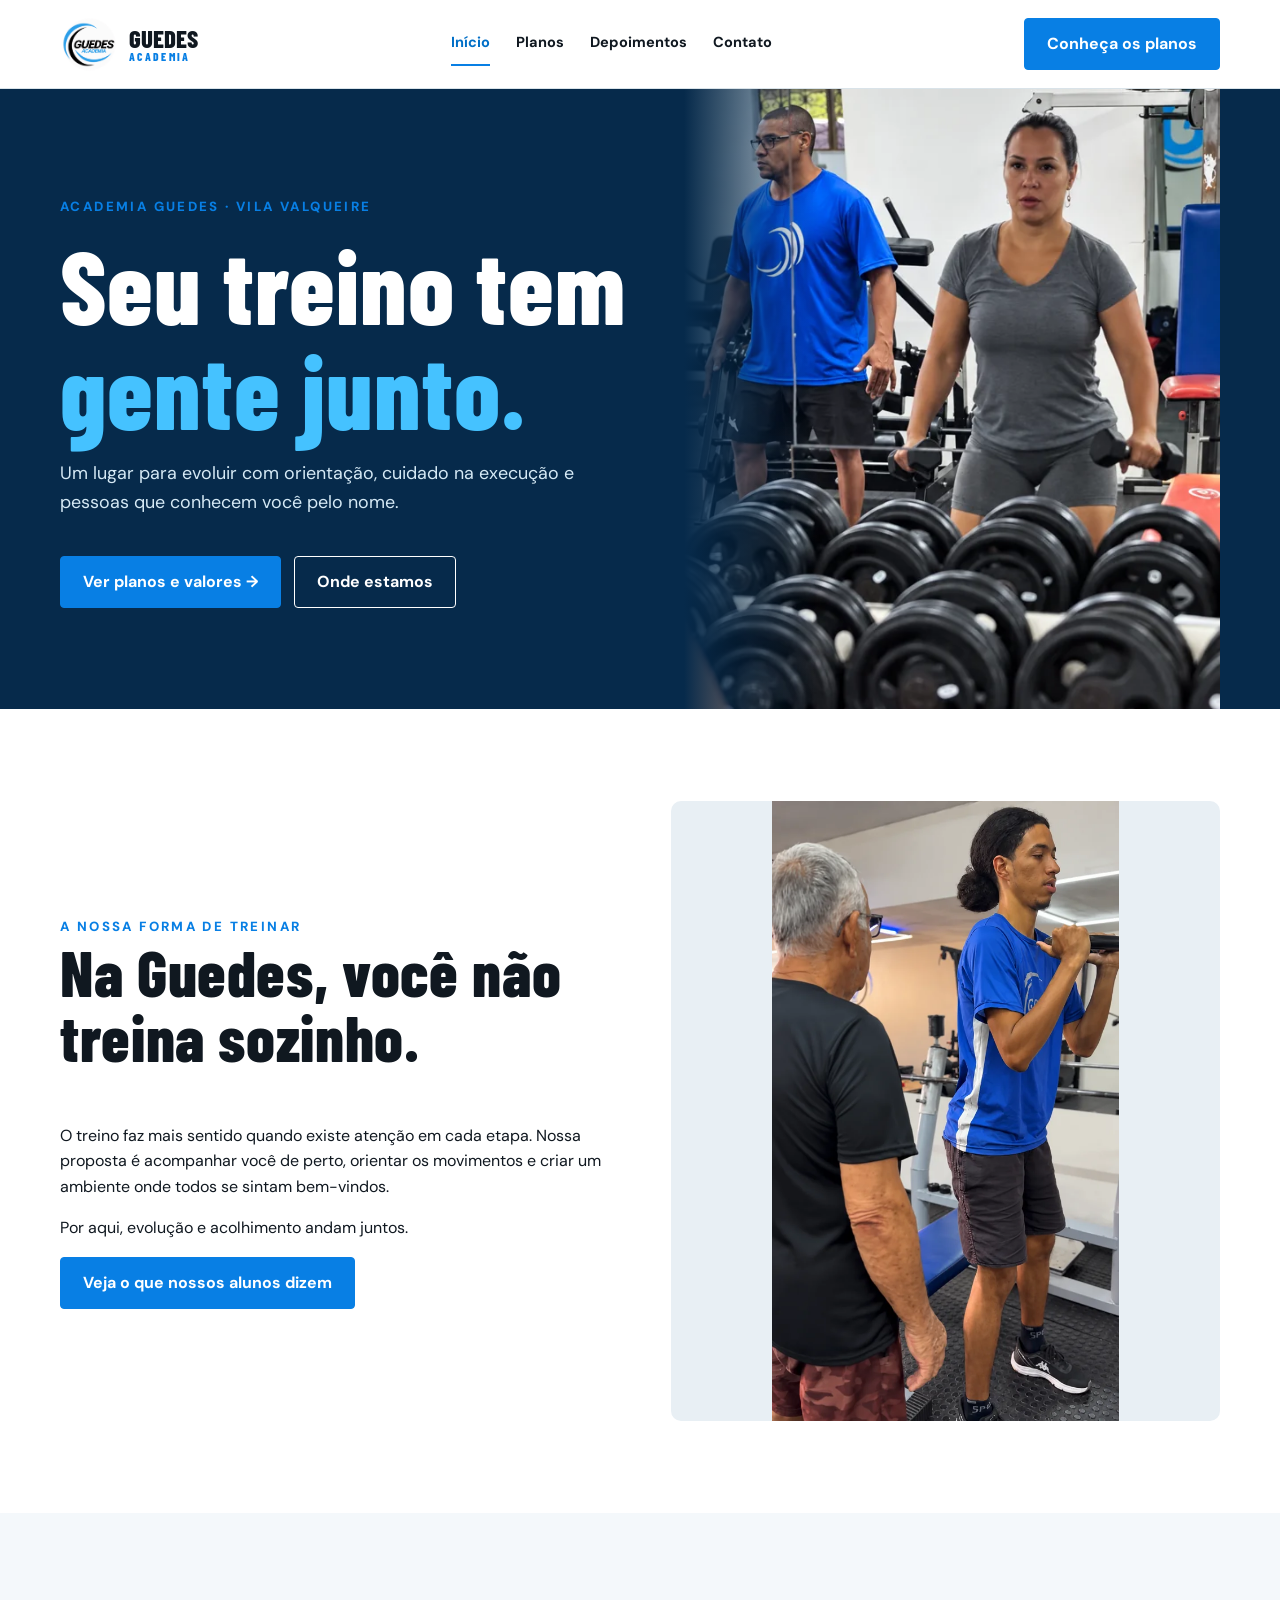
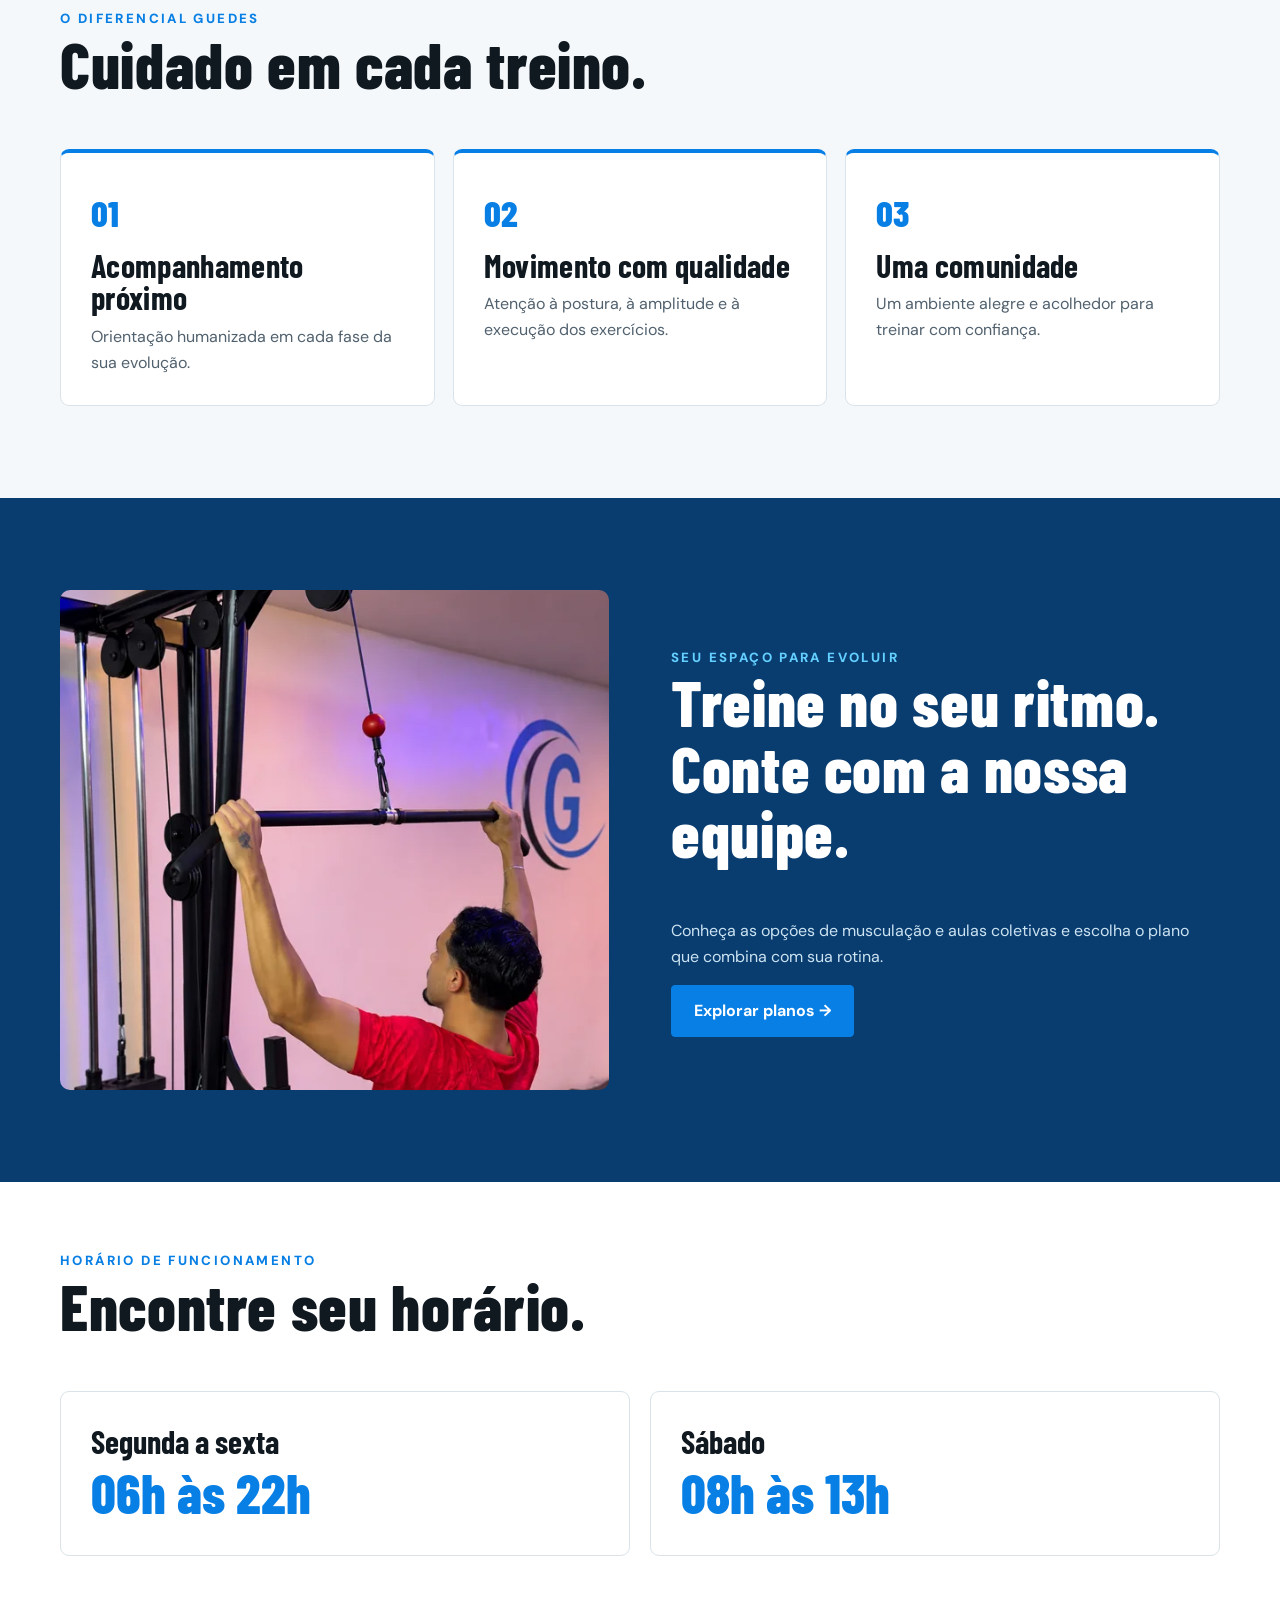
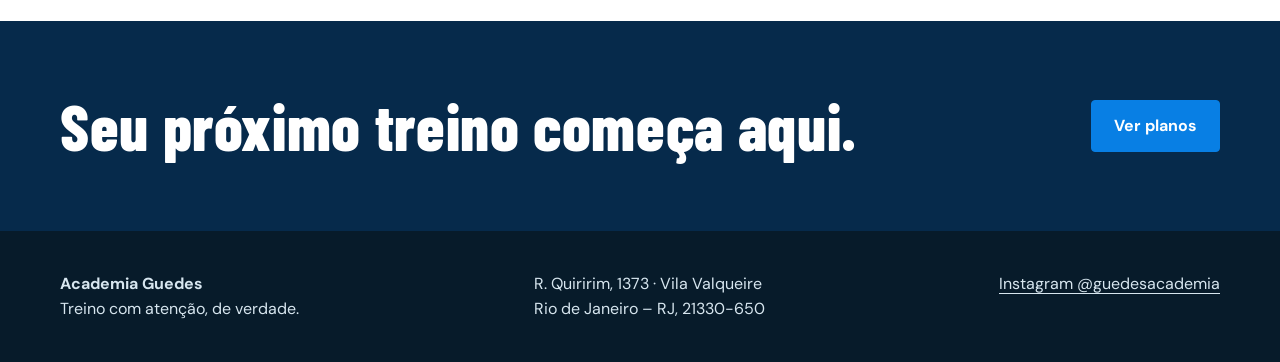
==== index.html @ 621e3c0f "Adiciona versão atual do site da Academia Guedes" ====
<!doctype html><html lang="pt-BR"><head><meta charset="utf-8"><meta name="viewport" content="width=device-width,initial-scale=1"><meta name="description" content="Academia Guedes em Vila Valqueire: musculação, aulas coletivas e acompanhamento próximo."><title>Treine com atenção de verdade | Academia Guedes</title><link rel="icon" type="image/svg+xml" href="data:image/svg+xml,%3Csvg xmlns='http://www.w3.org/2000/svg' viewBox='0 0 64 64'%3E%3Crect width='64' height='64' rx='16' fill='%2307263c'/%3E%3Ctext x='32' y='45' text-anchor='middle' fill='%2354baff' font-size='42' font-family='Arial' font-weight='bold'%3EG%3C/text%3E%3C/svg%3E"><link rel="stylesheet" href="style.css"></head><body><header class="top"><div class="wrap nav"><a href="index.html" class="brand" aria-label="Academia Guedes, início"><img src="assets/logo.png" alt="Logo da Academia Guedes"><span>GUEDES<small>ACADEMIA</small></span></a><nav class="links" aria-label="Navegação principal"><a href="index.html" aria-current="page">Início</a><a href="planos.html">Planos</a><a href="depoimentos.html">Depoimentos</a><a href="contato.html">Contato</a></nav><a class="nav-cta" href="planos.html">Conheça os planos</a></div></header><main><section class="hero"><div class="wrap hero-grid"><div class="hero-copy"><span class="eyebrow">Academia Guedes · Vila Valqueire</span><h1>Seu treino tem <em>gente junto.</em></h1><p>Um lugar para evoluir com orientação, cuidado na execução e pessoas que conhecem você pelo nome.</p><div class="hero-actions"><a class="btn" href="planos.html">Ver planos e valores →</a><a class="btn outline" style="color:white;border-color:#fff" href="contato.html">Onde estamos</a></div></div><div class="hero-photo"><img src="assets/treino.webp" alt="Aluna treinando com halteres na Academia Guedes"></div></div></section><section class="section alt"><div class="wrap split"><div><span class="eyebrow">A nossa forma de treinar</span><h2>Na Guedes, você não treina sozinho.</h2><p>O treino faz mais sentido quando existe atenção em cada etapa. Nossa proposta é acompanhar você de perto, orientar os movimentos e criar um ambiente onde todos se sintam bem-vindos.</p><p>Por aqui, evolução e acolhimento andam juntos.</p><a class="btn" href="depoimentos.html">Veja o que nossos alunos dizem</a></div><img src="assets/orientacao.webp" alt="Aluno treinando com acompanhamento de um profissional"></div></section><section class="section"><div class="wrap"><div class="section-title"><span class="eyebrow">O diferencial Guedes</span><h2>Cuidado em cada treino.</h2></div><div class="values"><article class="value"><span>01</span><h3>Acompanhamento próximo</h3><p>Orientação humanizada em cada fase da sua evolução.</p></article><article class="value"><span>02</span><h3>Movimento com qualidade</h3><p>Atenção à postura, à amplitude e à execução dos exercícios.</p></article><article class="value"><span>03</span><h3>Uma comunidade</h3><p>Um ambiente alegre e acolhedor para treinar com confiança.</p></article></div></div></section><section class="section feature"><div class="wrap split"><img src="assets/musculacao.webp" alt="Aluno fazendo exercício de musculação na Academia Guedes"><div><span class="eyebrow">Seu espaço para evoluir</span><h2>Treine no seu ritmo. Conte com a nossa equipe.</h2><p>Conheça as opções de musculação e aulas coletivas e escolha o plano que combina com sua rotina.</p><a class="btn" href="planos.html">Explorar planos →</a></div></div></section><section class="section compact alt"><div class="wrap"><div class="section-title"><span class="eyebrow">Horário de funcionamento</span><h2>Encontre seu horário.</h2></div><div class="hours-grid"><div class="hours"><strong>Segunda a sexta</strong><b>06h às 22h</b></div><div class="hours"><strong>Sábado</strong><b>08h às 13h</b></div></div></div></section><section class="banner"><div class="wrap"><h2>Seu próximo treino começa aqui.</h2><a class="btn" href="planos.html">Ver planos</a></div></section></main><footer class="footer"><div class="wrap foot-grid"><div><strong>Academia Guedes</strong><br>Treino com atenção, de verdade.</div><div>R. Quiririm, 1373 · Vila Valqueire<br>Rio de Janeiro – RJ, 21330-650</div><div><a href="https://www.instagram.com/guedesacademia/" target="_blank" rel="noopener noreferrer">Instagram @guedesacademia</a></div></div></footer></body></html>
---- style.css ----
@import url('https://fonts.googleapis.com/css2?family=Barlow+Condensed:wght@500;600;700;800&family=DM+Sans:wght@400;500;600;700&display=swap');
:root{--blue:#087fe4;--deep:#062a4b;--ink:#101820;--muted:#51616e;--line:#d9e3e9;--white:#fff}*{box-sizing:border-box}html{scroll-behavior:smooth}body{margin:0;background:#f4f8fb;color:var(--ink);font:16px/1.6 'DM Sans',Arial,sans-serif}img{display:block;max-width:100%}a{color:inherit;text-decoration:none}button{font:inherit}h1,h2,h3,p{margin-top:0}h1,h2,h3{font-family:'Barlow Condensed',Impact,sans-serif;line-height:1.02;letter-spacing:.01em}h1{font-size:clamp(3.4rem,8vw,7rem);font-weight:800}h2{font-size:clamp(2.5rem,5vw,4.5rem);font-weight:800}h3{font-size:2rem}.wrap{width:min(1160px,calc(100% - 40px));margin:auto}.top{background:#fff;border-bottom:1px solid var(--line)}.nav{display:flex;align-items:center;justify-content:space-between;min-height:88px;gap:20px}.brand{display:flex;align-items:center;gap:10px;flex-shrink:0;font-family:'Barlow Condensed',sans-serif;font-size:1.55rem;font-weight:800;line-height:1}.brand img{width:59px;height:59px;object-fit:contain}.brand small{display:block;color:var(--blue);font-size:.72rem;letter-spacing:.2em}.links{display:flex;align-items:center;gap:26px;font-weight:700;font-size:.91rem}.links a{border-bottom:2px solid transparent;padding:9px 0}.links a:hover,.links a[aria-current=page]{color:#006fc7;border-color:var(--blue)}.nav-cta,.btn{display:inline-flex;align-items:center;justify-content:center;gap:9px;background:var(--blue);border:1px solid var(--blue);color:#fff;padding:12px 22px;border-radius:4px;font-weight:700;transition:transform .2s,background .2s}.btn:hover,.nav-cta:hover{background:#0069c2;transform:translateY(-2px)}.btn.outline{background:transparent;color:var(--deep);border-color:var(--deep)}.btn.outline:hover{background:#e5f4fe}.btn.muted{background:#d9e3e9;border-color:#d9e3e9;color:#425765;cursor:not-allowed}.eyebrow{color:var(--blue);text-transform:uppercase;letter-spacing:.18em;font-size:.83rem;font-weight:800}.hero{background:var(--deep);color:#fff;overflow:hidden}.hero-grid{display:grid;grid-template-columns:1fr .86fr;min-height:620px}.hero-copy{padding:96px 44px 90px 0;display:flex;flex-direction:column;align-items:flex-start;justify-content:center}.hero h1{margin:15px 0 18px;max-width:660px}.hero h1 em{font-style:normal;color:#45c2ff}.hero p{max-width:530px;color:#d5e9f5;font-size:1.12rem}.hero-actions{display:flex;flex-wrap:wrap;gap:13px;margin-top:22px}.hero-photo{position:relative;min-height:440px}.hero-photo img{position:absolute;width:100%;height:100%;object-fit:cover;object-position:center 38%}.hero-photo:after{content:'';position:absolute;inset:0;background:linear-gradient(90deg,var(--deep) 0%,transparent 25%)}.section{padding:92px 0}.section.alt{background:#fff}.section-title{max-width:750px;margin-bottom:38px}.section-title p{color:var(--muted);max-width:630px}.split{display:grid;grid-template-columns:1fr 1fr;gap:62px;align-items:center}.split img{width:100%;height:520px;object-fit:cover;object-position:center 35%;border-radius:10px}.values{display:grid;grid-template-columns:repeat(3,1fr);gap:18px}.value,.card,.quote,.hours,.location{background:#fff;border:1px solid var(--line);border-radius:9px;padding:30px}.value{border-top:4px solid var(--blue)}.value span{font-family:'Barlow Condensed',sans-serif;font-size:2.3rem;color:var(--blue);font-weight:800}.value h3{margin:7px 0 10px}.value p,.card p,.quote p{color:var(--muted);margin-bottom:0}.feature{background:#093d70;color:#fff}.feature .split img{height:500px}.feature p{color:#cce3f1}.feature .eyebrow{color:#63d0ff}.compact{padding:65px 0}.hours-grid{display:grid;grid-template-columns:1fr 1fr;gap:20px}.hours strong{display:block;font:700 2rem 'Barlow Condensed',sans-serif}.hours b{font:800 3.4rem 'Barlow Condensed',sans-serif;color:var(--blue)}.banner{background:var(--deep);color:#fff;padding:72px 0}.banner .wrap{display:flex;justify-content:space-between;align-items:center;gap:20px}.banner h2{margin:0}.footer{background:#071b2a;color:#d7e6ef;padding:40px 0}.foot-grid{display:flex;justify-content:space-between;gap:30px}.footer a{text-decoration:underline;text-underline-offset:4px}.page-hero{background:var(--deep);color:#fff;padding:78px 0 68px}.page-hero h1{margin:10px 0 12px}.page-hero p{color:#d7e8f4;max-width:690px;font-size:1.08rem}.plans{display:grid;grid-template-columns:repeat(2,1fr);gap:20px}.plan{background:#fff;border:1px solid var(--line);border-top:5px solid var(--blue);border-radius:9px;padding:32px}.plan h3{margin:5px 0 20px}.plan .price-row{display:flex;align-items:baseline;justify-content:space-between;gap:16px;padding:14px 0;border-top:1px solid var(--line)}.plan .price-row strong{font:800 2rem 'Barlow Condensed',sans-serif;color:#006ec8;white-space:nowrap}.plan .btn{width:100%;margin-top:22px}.note{padding:17px 21px;background:#e5f4fe;border-left:4px solid var(--blue);margin-top:26px}.quotes{display:grid;grid-template-columns:repeat(2,1fr);gap:20px}.quote{position:relative;padding-top:48px}.quote:before{content:'“';position:absolute;top:8px;color:var(--blue);font:800 4rem 'Barlow Condensed',sans-serif}.quote p{color:var(--ink);font-size:1.05rem}.quote strong{display:block;margin-top:20px;color:#0076d1}.video-box{width:min(490px,100%);margin:0 auto}.video-box iframe{width:100%;height:585px;border:0;border-radius:8px;background:#e8eef2}.video-box .btn{width:100%;margin-top:14px}.location{padding:0;overflow:hidden}.location iframe{width:100%;height:400px;border:0}.location-text{padding:30px}.location-text p{margin:0 0 18px}.social{display:flex;gap:12px;flex-wrap:wrap}.small{color:var(--muted);font-size:.94rem}@media(max-width:850px){.nav{flex-wrap:wrap;padding:12px 0}.links{order:3;width:100%;overflow-x:auto;gap:22px;white-space:nowrap;padding-bottom:4px}.nav-cta{margin-left:auto}.hero-grid,.split{grid-template-columns:1fr}.hero-copy{padding:66px 0 50px}.hero-photo{min-height:420px}.hero-photo:after{background:linear-gradient(180deg,var(--deep),transparent 20%)}.split{gap:28px}.split img,.feature .split img{height:440px}.values{grid-template-columns:1fr}.banner .wrap{display:block}.banner .btn{margin-top:24px}}@media(max-width:600px){.wrap{width:min(100% - 30px,1160px)}.brand{font-size:1.35rem}.brand img{width:48px;height:48px}.nav-cta{display:none}.hero-copy{padding-top:56px}.hero-photo{min-height:360px}.hero p{font-size:1rem}.section{padding:64px 0}.plans,.quotes,.hours-grid{grid-template-columns:1fr}.plan,.quote,.value{padding:24px}.page-hero{padding:58px 0}.foot-grid{display:block}.foot-grid>div+div{margin-top:20px}}
/* Somente a foto de orientação mostra o retrato completo. */
.split img[src="assets/orientacao.webp"]{height:620px;object-fit:contain;object-position:center;background:#e8eff4}
@media(max-width:850px){.split img[src="assets/orientacao.webp"]{height:560px}}
@media(max-width:600px){.split img[src="assets/orientacao.webp"]{height:480px}}
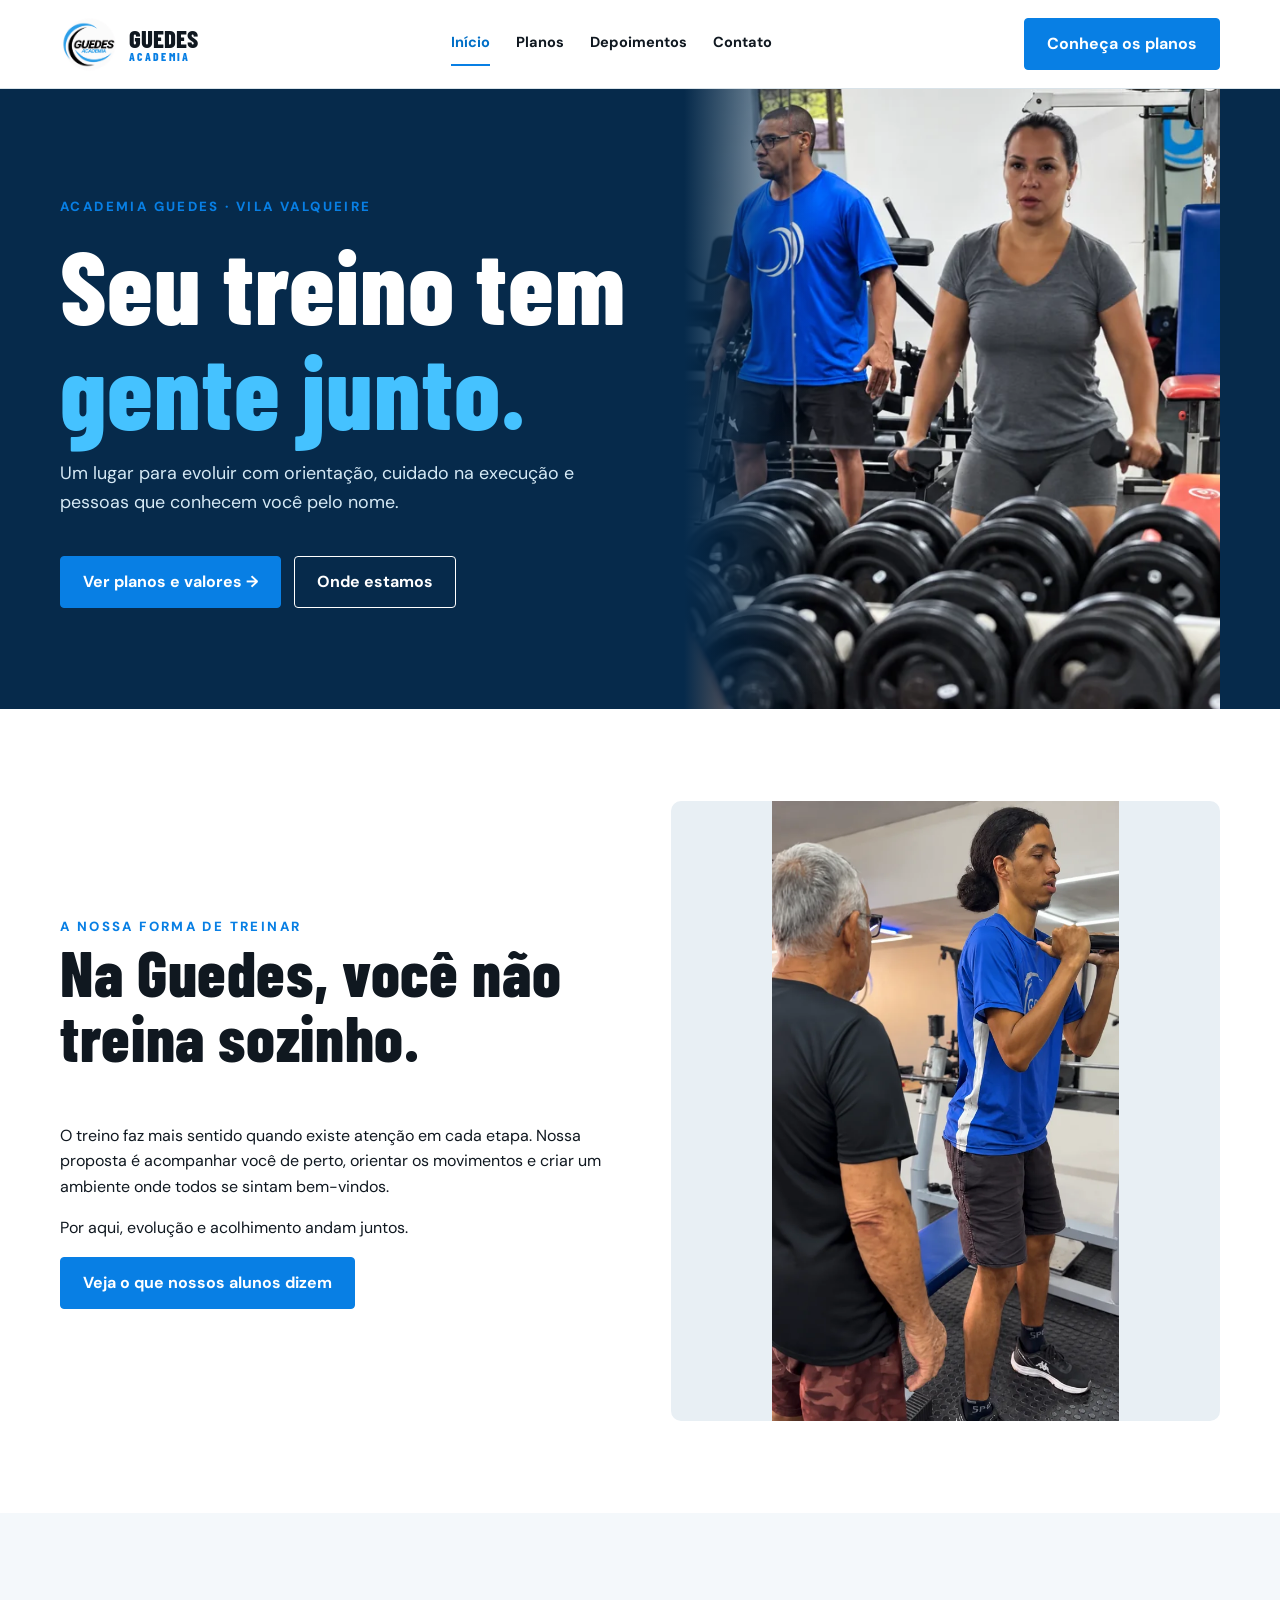
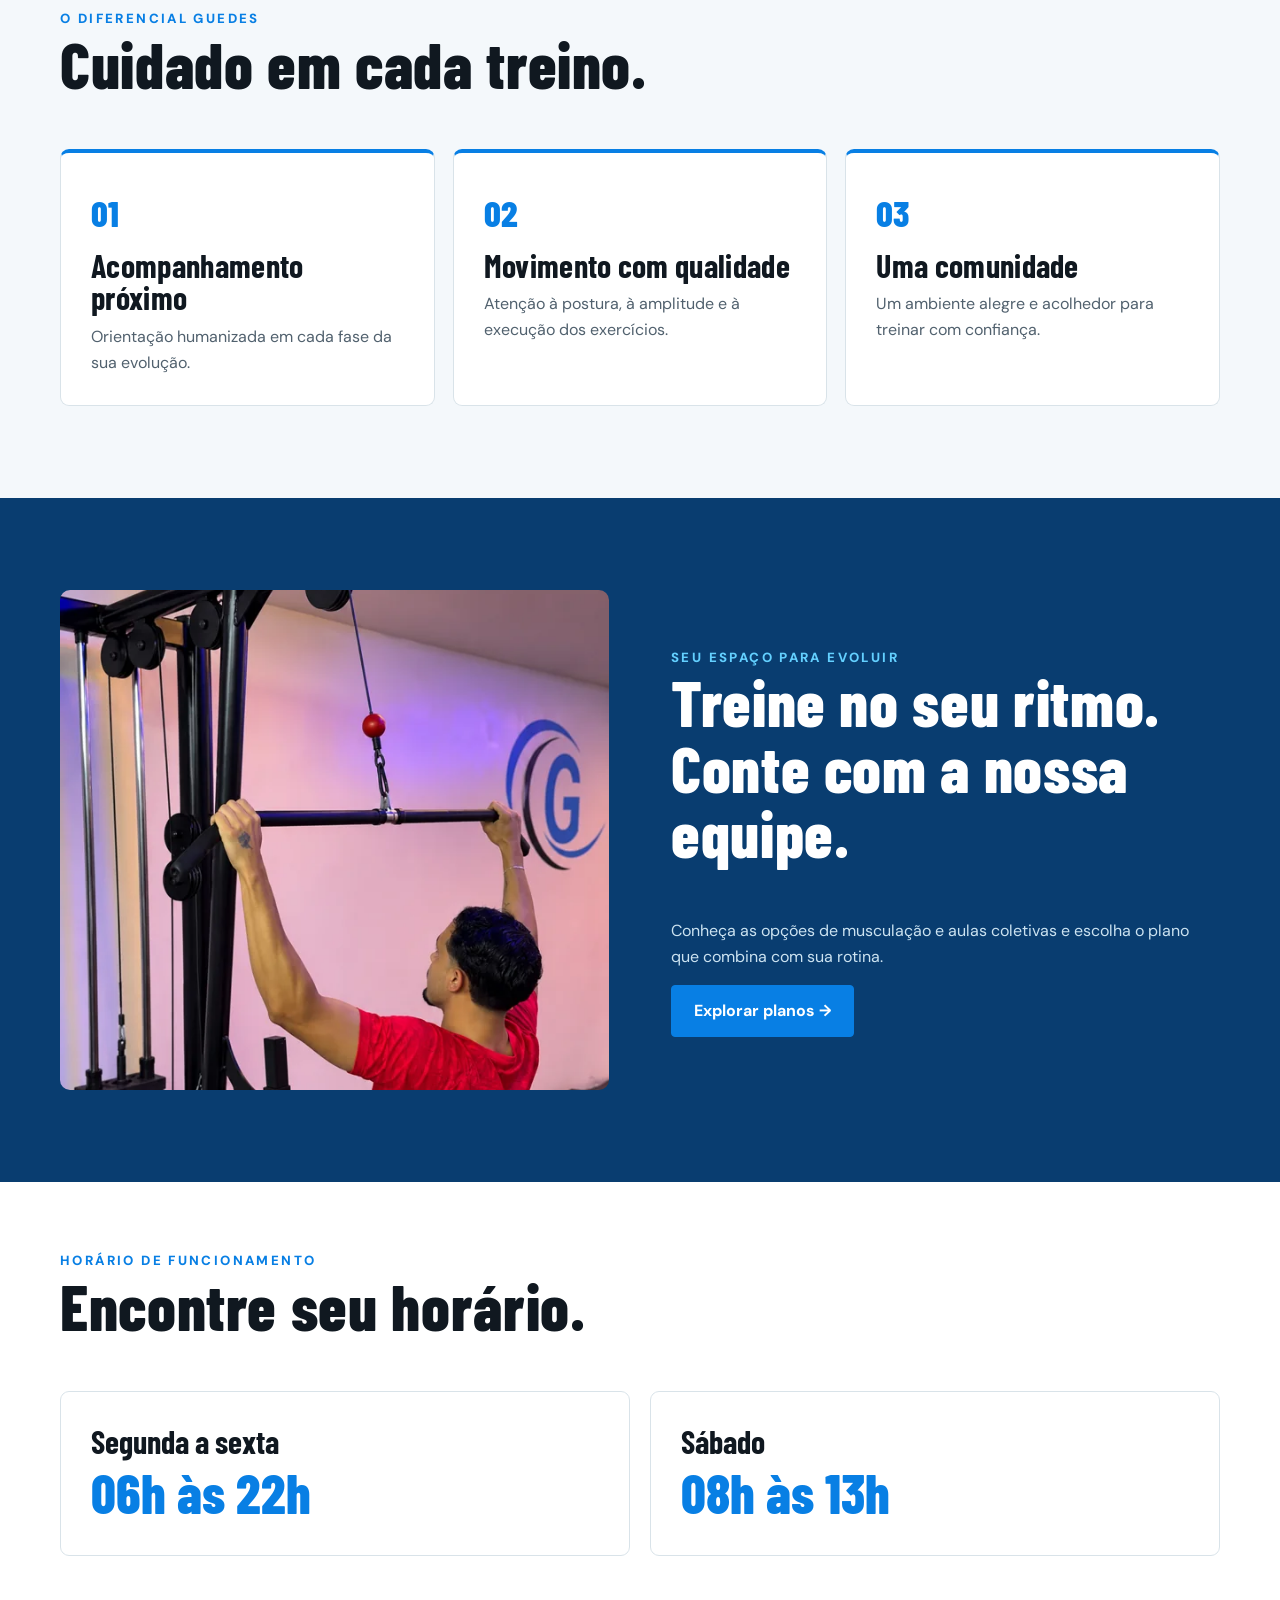
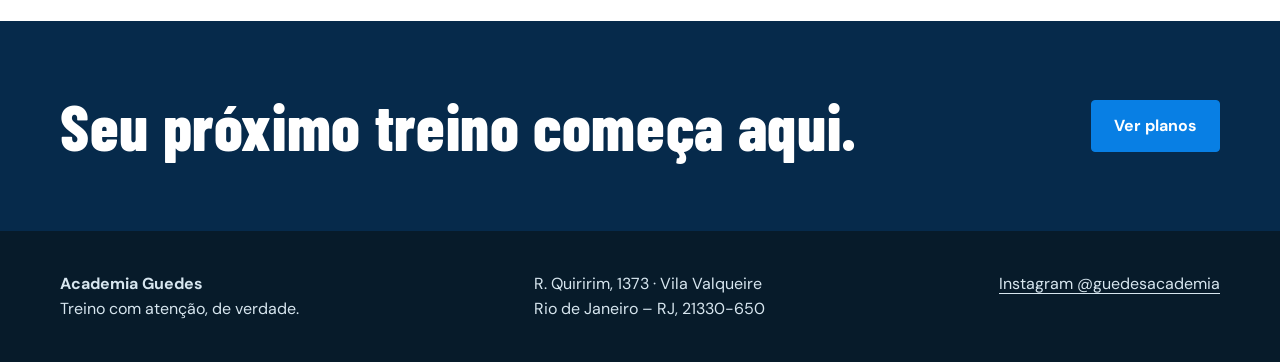
==== commit d9d26620: "Corrige animação de entrada ao rolar e atualiza cache" ====
--- a/index.html
+++ b/index.html
@@ -1 +1 @@
-<!doctype html><html lang="pt-BR"><head><meta charset="utf-8"><meta name="viewport" content="width=device-width,initial-scale=1"><meta name="description" content="Academia Guedes em Vila Valqueire: musculação, aulas coletivas e acompanhamento próximo."><title>Treine com atenção de verdade | Academia Guedes</title><link rel="icon" type="image/svg+xml" href="data:image/svg+xml,%3Csvg xmlns='http://www.w3.org/2000/svg' viewBox='0 0 64 64'%3E%3Crect width='64' height='64' rx='16' fill='%2307263c'/%3E%3Ctext x='32' y='45' text-anchor='middle' fill='%2354baff' font-size='42' font-family='Arial' font-weight='bold'%3EG%3C/text%3E%3C/svg%3E"><link rel="stylesheet" href="style.css"></head><body><header class="top"><div class="wrap nav"><a href="index.html" class="brand" aria-label="Academia Guedes, início"><img src="assets/logo.png" alt="Logo da Academia Guedes"><span>GUEDES<small>ACADEMIA</small></span></a><nav class="links" aria-label="Navegação principal"><a href="index.html" aria-current="page">Início</a><a href="planos.html">Planos</a><a href="depoimentos.html">Depoimentos</a><a href="contato.html">Contato</a></nav><a class="nav-cta" href="planos.html">Conheça os planos</a></div></header><main><section class="hero"><div class="wrap hero-grid"><div class="hero-copy"><span class="eyebrow">Academia Guedes · Vila Valqueire</span><h1>Seu treino tem <em>gente junto.</em></h1><p>Um lugar para evoluir com orientação, cuidado na execução e pessoas que conhecem você pelo nome.</p><div class="hero-actions"><a class="btn" href="planos.html">Ver planos e valores →</a><a class="btn outline" style="color:white;border-color:#fff" href="contato.html">Onde estamos</a></div></div><div class="hero-photo"><img src="assets/treino.webp" alt="Aluna treinando com halteres na Academia Guedes"></div></div></section><section class="section alt"><div class="wrap split"><div><span class="eyebrow">A nossa forma de treinar</span><h2>Na Guedes, você não treina sozinho.</h2><p>O treino faz mais sentido quando existe atenção em cada etapa. Nossa proposta é acompanhar você de perto, orientar os movimentos e criar um ambiente onde todos se sintam bem-vindos.</p><p>Por aqui, evolução e acolhimento andam juntos.</p><a class="btn" href="depoimentos.html">Veja o que nossos alunos dizem</a></div><img src="assets/orientacao.webp" alt="Aluno treinando com acompanhamento de um profissional"></div></section><section class="section"><div class="wrap"><div class="section-title"><span class="eyebrow">O diferencial Guedes</span><h2>Cuidado em cada treino.</h2></div><div class="values"><article class="value"><span>01</span><h3>Acompanhamento próximo</h3><p>Orientação humanizada em cada fase da sua evolução.</p></article><article class="value"><span>02</span><h3>Movimento com qualidade</h3><p>Atenção à postura, à amplitude e à execução dos exercícios.</p></article><article class="value"><span>03</span><h3>Uma comunidade</h3><p>Um ambiente alegre e acolhedor para treinar com confiança.</p></article></div></div></section><section class="section feature"><div class="wrap split"><img src="assets/musculacao.webp" alt="Aluno fazendo exercício de musculação na Academia Guedes"><div><span class="eyebrow">Seu espaço para evoluir</span><h2>Treine no seu ritmo. Conte com a nossa equipe.</h2><p>Conheça as opções de musculação e aulas coletivas e escolha o plano que combina com sua rotina.</p><a class="btn" href="planos.html">Explorar planos →</a></div></div></section><section class="section compact alt"><div class="wrap"><div class="section-title"><span class="eyebrow">Horário de funcionamento</span><h2>Encontre seu horário.</h2></div><div class="hours-grid"><div class="hours"><strong>Segunda a sexta</strong><b>06h às 22h</b></div><div class="hours"><strong>Sábado</strong><b>08h às 13h</b></div></div></div></section><section class="banner"><div class="wrap"><h2>Seu próximo treino começa aqui.</h2><a class="btn" href="planos.html">Ver planos</a></div></section></main><footer class="footer"><div class="wrap foot-grid"><div><strong>Academia Guedes</strong><br>Treino com atenção, de verdade.</div><div>R. Quiririm, 1373 · Vila Valqueire<br>Rio de Janeiro – RJ, 21330-650</div><div><a href="https://www.instagram.com/guedesacademia/" target="_blank" rel="noopener noreferrer">Instagram @guedesacademia</a></div></div></footer></body></html>+<!doctype html><html lang="pt-BR"><head><meta charset="utf-8"><meta name="viewport" content="width=device-width,initial-scale=1"><meta name="description" content="Academia Guedes em Vila Valqueire: musculação, aulas coletivas e acompanhamento próximo."><title>Treine com atenção de verdade | Academia Guedes</title><link rel="icon" type="image/svg+xml" href="data:image/svg+xml,%3Csvg xmlns='http://www.w3.org/2000/svg' viewBox='0 0 64 64'%3E%3Crect width='64' height='64' rx='16' fill='%2307263c'/%3E%3Ctext x='32' y='45' text-anchor='middle' fill='%2354baff' font-size='42' font-family='Arial' font-weight='bold'%3EG%3C/text%3E%3C/svg%3E"><link rel="stylesheet" href="style.css?v=3"><script defer src="reveal.js?v=3"></script></head><body><header class="top"><div class="wrap nav"><a href="index.html" class="brand" aria-label="Academia Guedes, início"><img src="assets/logo.png" alt="Logo da Academia Guedes"><span>GUEDES<small>ACADEMIA</small></span></a><nav class="links" aria-label="Navegação principal"><a href="index.html" aria-current="page">Início</a><a href="planos.html">Planos</a><a href="depoimentos.html">Depoimentos</a><a href="contato.html">Contato</a></nav><a class="nav-cta" href="planos.html">Conheça os planos</a></div></header><main><section class="hero"><div class="wrap hero-grid"><div class="hero-copy"><span class="eyebrow">Academia Guedes · Vila Valqueire</span><h1>Seu treino tem <em>gente junto.</em></h1><p>Um lugar para evoluir com orientação, cuidado na execução e pessoas que conhecem você pelo nome.</p><div class="hero-actions"><a class="btn" href="planos.html">Ver planos e valores →</a><a class="btn outline" style="color:white;border-color:#fff" href="contato.html">Onde estamos</a></div></div><div class="hero-photo"><img src="assets/treino.webp" alt="Aluna treinando com halteres na Academia Guedes"></div></div></section><section class="section alt"><div class="wrap split"><div><span class="eyebrow">A nossa forma de treinar</span><h2>Na Guedes, você não treina sozinho.</h2><p>O treino faz mais sentido quando existe atenção em cada etapa. Nossa proposta é acompanhar você de perto, orientar os movimentos e criar um ambiente onde todos se sintam bem-vindos.</p><p>Por aqui, evolução e acolhimento andam juntos.</p><a class="btn" href="depoimentos.html">Veja o que nossos alunos dizem</a></div><img src="assets/orientacao.webp" alt="Aluno treinando com acompanhamento de um profissional"></div></section><section class="section"><div class="wrap"><div class="section-title"><span class="eyebrow">O diferencial Guedes</span><h2>Cuidado em cada treino.</h2></div><div class="values"><article class="value"><span>01</span><h3>Acompanhamento próximo</h3><p>Orientação humanizada em cada fase da sua evolução.</p></article><article class="value"><span>02</span><h3>Movimento com qualidade</h3><p>Atenção à postura, à amplitude e à execução dos exercícios.</p></article><article class="value"><span>03</span><h3>Uma comunidade</h3><p>Um ambiente alegre e acolhedor para treinar com confiança.</p></article></div></div></section><section class="section feature"><div class="wrap split"><img src="assets/musculacao.webp" alt="Aluno fazendo exercício de musculação na Academia Guedes"><div><span class="eyebrow">Seu espaço para evoluir</span><h2>Treine no seu ritmo. Conte com a nossa equipe.</h2><p>Conheça as opções de musculação e aulas coletivas e escolha o plano que combina com sua rotina.</p><a class="btn" href="planos.html">Explorar planos →</a></div></div></section><section class="section compact alt"><div class="wrap"><div class="section-title"><span class="eyebrow">Horário de funcionamento</span><h2>Encontre seu horário.</h2></div><div class="hours-grid"><div class="hours"><strong>Segunda a sexta</strong><b>06h às 22h</b></div><div class="hours"><strong>Sábado</strong><b>08h às 13h</b></div></div></div></section><section class="banner"><div class="wrap"><h2>Seu próximo treino começa aqui.</h2><a class="btn" href="planos.html">Ver planos</a></div></section></main><footer class="footer"><div class="wrap foot-grid"><div><strong>Academia Guedes</strong><br>Treino com atenção, de verdade.</div><div>R. Quiririm, 1373 · Vila Valqueire<br>Rio de Janeiro – RJ, 21330-650</div><div><a href="https://www.instagram.com/guedesacademia/" target="_blank" rel="noopener noreferrer">Instagram @guedesacademia</a></div></div></footer></body></html>
--- a/style.css
+++ b/style.css
@@ -4,3 +4,13 @@
 .split img[src="assets/orientacao.webp"]{height:620px;object-fit:contain;object-position:center;background:#e8eff4}
 @media(max-width:850px){.split img[src="assets/orientacao.webp"]{height:560px}}
 @media(max-width:600px){.split img[src="assets/orientacao.webp"]{height:480px}}
+
+/* Revela cada bloco quando ele entra na tela. Sem JavaScript, tudo permanece visível. */
+@media(prefers-reduced-motion:no-preference){
+  .has-reveal .reveal:not(.revealed){opacity:0;transform:translateY(38px)}
+  .has-reveal .reveal.revealed{animation:guedes-entrar .8s cubic-bezier(.18,.75,.22,1) both}
+  .has-reveal .value:nth-child(2),.has-reveal .plan:nth-child(2),.has-reveal .quote:nth-child(2){animation-delay:90ms}
+  .has-reveal .value:nth-child(3),.has-reveal .plan:nth-child(3),.has-reveal .quote:nth-child(3){animation-delay:180ms}
+  .has-reveal .plan:nth-child(4),.has-reveal .quote:nth-child(4){animation-delay:270ms}
+  @keyframes guedes-entrar{from{opacity:0;transform:translateY(38px)}to{opacity:1;transform:translateY(0)}}
+}
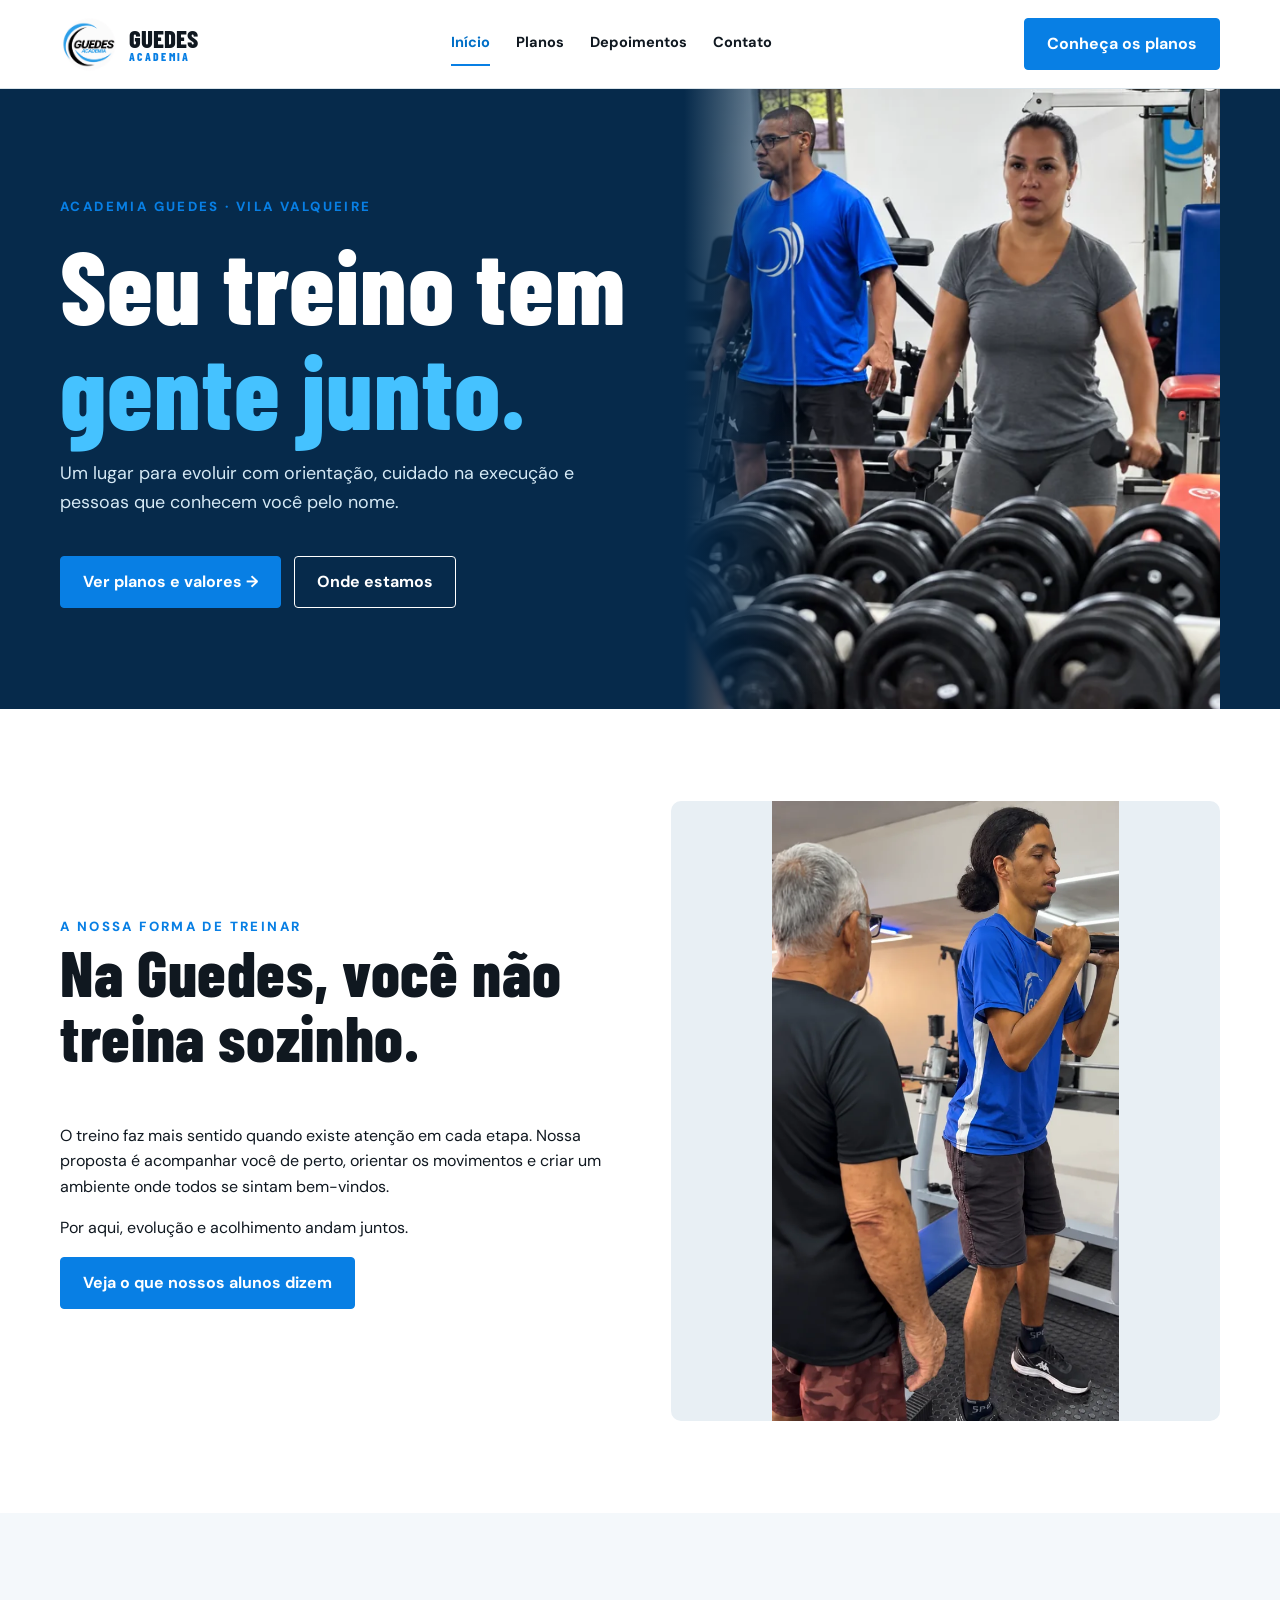
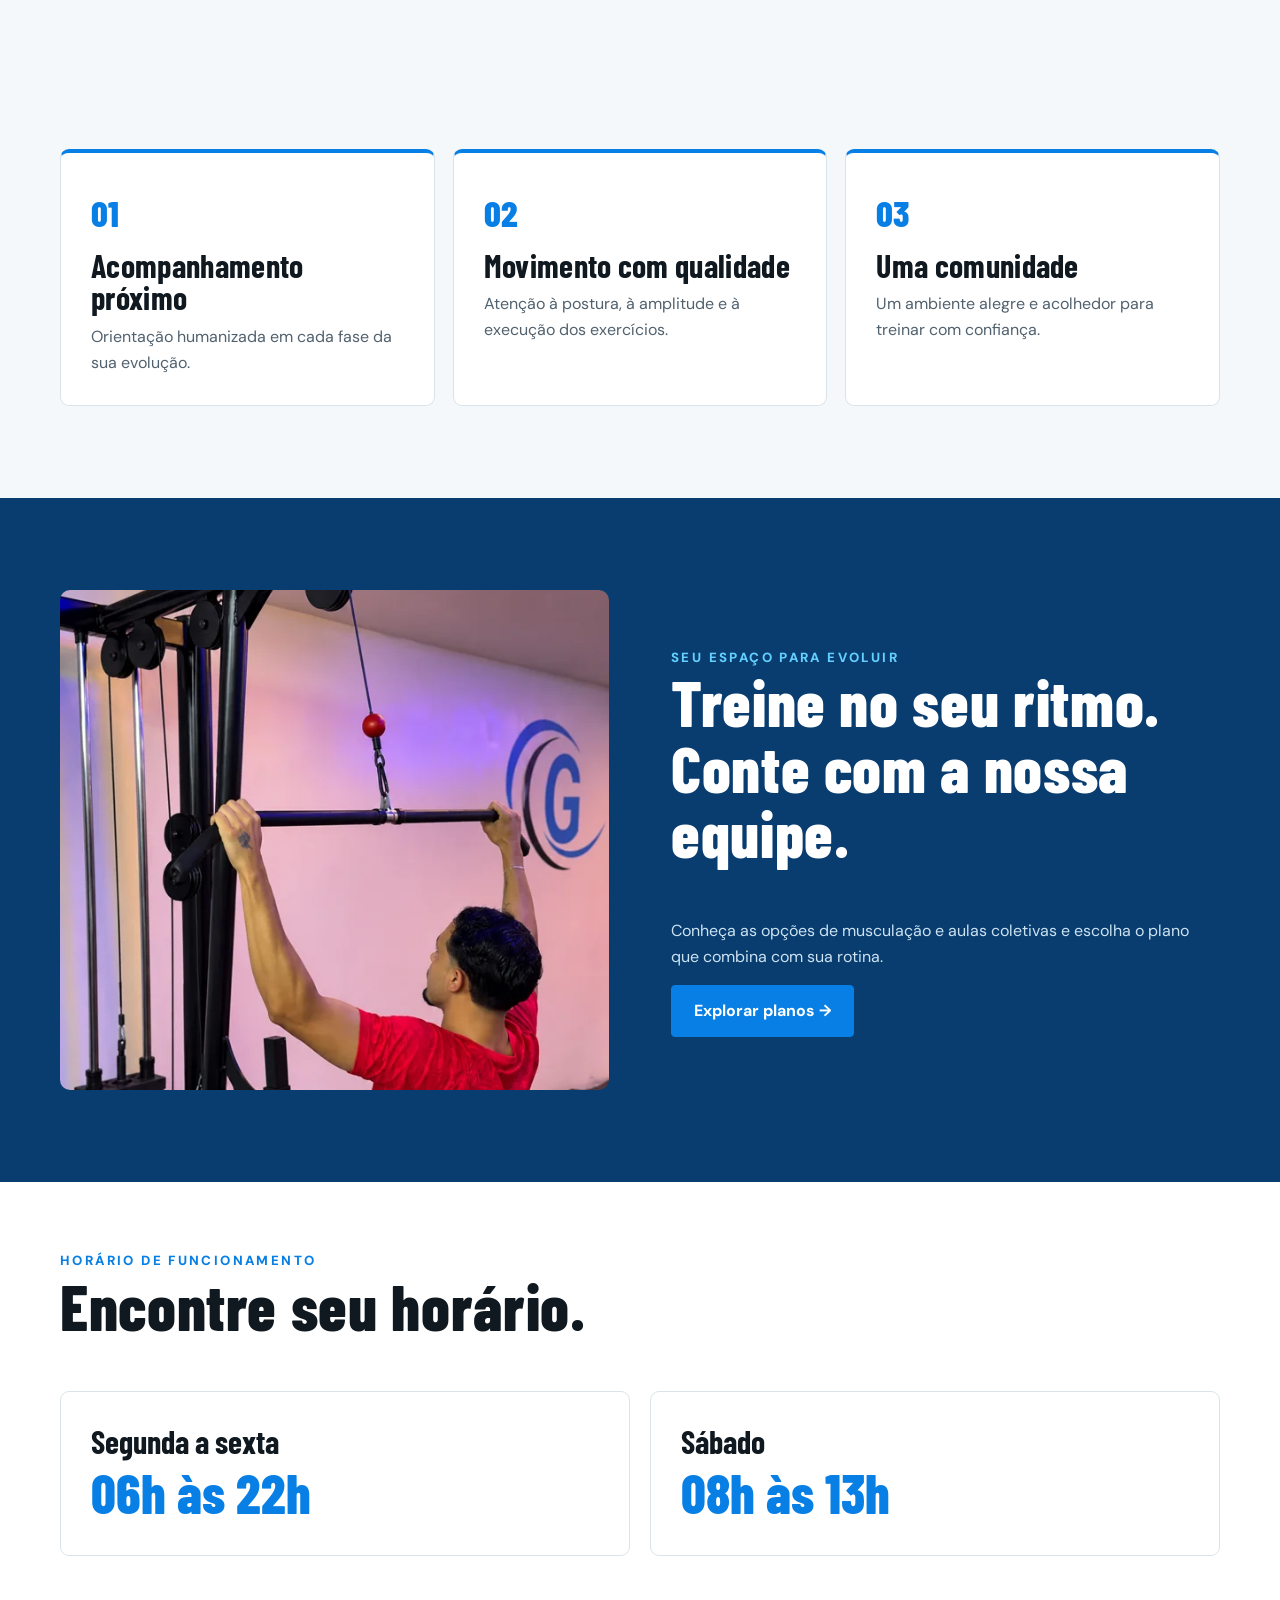
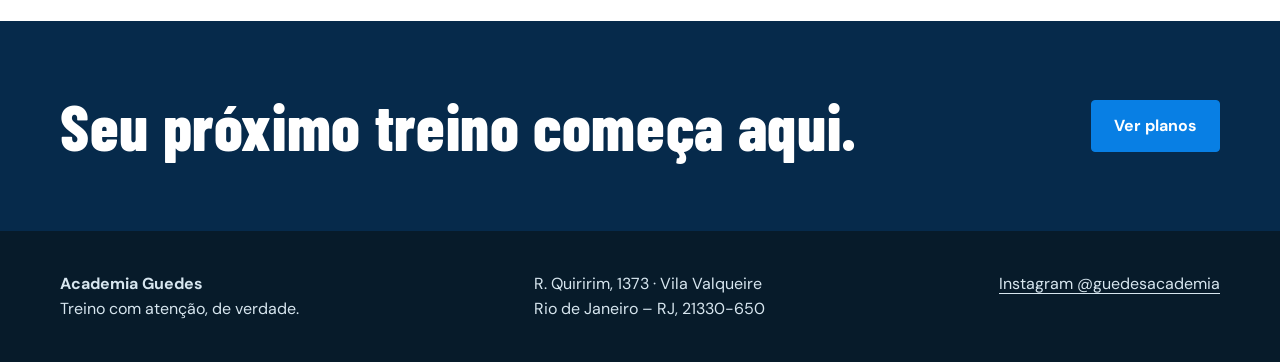
==== commit f854a2c5: "Deixa animação de entrada mais lenta" ====
--- a/index.html
+++ b/index.html
@@ -1 +1 @@
-<!doctype html><html lang="pt-BR"><head><meta charset="utf-8"><meta name="viewport" content="width=device-width,initial-scale=1"><meta name="description" content="Academia Guedes em Vila Valqueire: musculação, aulas coletivas e acompanhamento próximo."><title>Treine com atenção de verdade | Academia Guedes</title><link rel="icon" type="image/svg+xml" href="data:image/svg+xml,%3Csvg xmlns='http://www.w3.org/2000/svg' viewBox='0 0 64 64'%3E%3Crect width='64' height='64' rx='16' fill='%2307263c'/%3E%3Ctext x='32' y='45' text-anchor='middle' fill='%2354baff' font-size='42' font-family='Arial' font-weight='bold'%3EG%3C/text%3E%3C/svg%3E"><link rel="stylesheet" href="style.css?v=3"><script defer src="reveal.js?v=3"></script></head><body><header class="top"><div class="wrap nav"><a href="index.html" class="brand" aria-label="Academia Guedes, início"><img src="assets/logo.png" alt="Logo da Academia Guedes"><span>GUEDES<small>ACADEMIA</small></span></a><nav class="links" aria-label="Navegação principal"><a href="index.html" aria-current="page">Início</a><a href="planos.html">Planos</a><a href="depoimentos.html">Depoimentos</a><a href="contato.html">Contato</a></nav><a class="nav-cta" href="planos.html">Conheça os planos</a></div></header><main><section class="hero"><div class="wrap hero-grid"><div class="hero-copy"><span class="eyebrow">Academia Guedes · Vila Valqueire</span><h1>Seu treino tem <em>gente junto.</em></h1><p>Um lugar para evoluir com orientação, cuidado na execução e pessoas que conhecem você pelo nome.</p><div class="hero-actions"><a class="btn" href="planos.html">Ver planos e valores →</a><a class="btn outline" style="color:white;border-color:#fff" href="contato.html">Onde estamos</a></div></div><div class="hero-photo"><img src="assets/treino.webp" alt="Aluna treinando com halteres na Academia Guedes"></div></div></section><section class="section alt"><div class="wrap split"><div><span class="eyebrow">A nossa forma de treinar</span><h2>Na Guedes, você não treina sozinho.</h2><p>O treino faz mais sentido quando existe atenção em cada etapa. Nossa proposta é acompanhar você de perto, orientar os movimentos e criar um ambiente onde todos se sintam bem-vindos.</p><p>Por aqui, evolução e acolhimento andam juntos.</p><a class="btn" href="depoimentos.html">Veja o que nossos alunos dizem</a></div><img src="assets/orientacao.webp" alt="Aluno treinando com acompanhamento de um profissional"></div></section><section class="section"><div class="wrap"><div class="section-title"><span class="eyebrow">O diferencial Guedes</span><h2>Cuidado em cada treino.</h2></div><div class="values"><article class="value"><span>01</span><h3>Acompanhamento próximo</h3><p>Orientação humanizada em cada fase da sua evolução.</p></article><article class="value"><span>02</span><h3>Movimento com qualidade</h3><p>Atenção à postura, à amplitude e à execução dos exercícios.</p></article><article class="value"><span>03</span><h3>Uma comunidade</h3><p>Um ambiente alegre e acolhedor para treinar com confiança.</p></article></div></div></section><section class="section feature"><div class="wrap split"><img src="assets/musculacao.webp" alt="Aluno fazendo exercício de musculação na Academia Guedes"><div><span class="eyebrow">Seu espaço para evoluir</span><h2>Treine no seu ritmo. Conte com a nossa equipe.</h2><p>Conheça as opções de musculação e aulas coletivas e escolha o plano que combina com sua rotina.</p><a class="btn" href="planos.html">Explorar planos →</a></div></div></section><section class="section compact alt"><div class="wrap"><div class="section-title"><span class="eyebrow">Horário de funcionamento</span><h2>Encontre seu horário.</h2></div><div class="hours-grid"><div class="hours"><strong>Segunda a sexta</strong><b>06h às 22h</b></div><div class="hours"><strong>Sábado</strong><b>08h às 13h</b></div></div></div></section><section class="banner"><div class="wrap"><h2>Seu próximo treino começa aqui.</h2><a class="btn" href="planos.html">Ver planos</a></div></section></main><footer class="footer"><div class="wrap foot-grid"><div><strong>Academia Guedes</strong><br>Treino com atenção, de verdade.</div><div>R. Quiririm, 1373 · Vila Valqueire<br>Rio de Janeiro – RJ, 21330-650</div><div><a href="https://www.instagram.com/guedesacademia/" target="_blank" rel="noopener noreferrer">Instagram @guedesacademia</a></div></div></footer></body></html>+<!doctype html><html lang="pt-BR"><head><meta charset="utf-8"><meta name="viewport" content="width=device-width,initial-scale=1"><meta name="description" content="Academia Guedes em Vila Valqueire: musculação, aulas coletivas e acompanhamento próximo."><title>Treine com atenção de verdade | Academia Guedes</title><link rel="icon" type="image/svg+xml" href="data:image/svg+xml,%3Csvg xmlns='http://www.w3.org/2000/svg' viewBox='0 0 64 64'%3E%3Crect width='64' height='64' rx='16' fill='%2307263c'/%3E%3Ctext x='32' y='45' text-anchor='middle' fill='%2354baff' font-size='42' font-family='Arial' font-weight='bold'%3EG%3C/text%3E%3C/svg%3E"><link rel="stylesheet" href="style.css?v=5"><script defer src="reveal.js?v=5"></script></head><body><header class="top"><div class="wrap nav"><a href="index.html" class="brand" aria-label="Academia Guedes, início"><img src="assets/logo.png" alt="Logo da Academia Guedes"><span>GUEDES<small>ACADEMIA</small></span></a><nav class="links" aria-label="Navegação principal"><a href="index.html" aria-current="page">Início</a><a href="planos.html">Planos</a><a href="depoimentos.html">Depoimentos</a><a href="contato.html">Contato</a></nav><a class="nav-cta" href="planos.html">Conheça os planos</a></div></header><main><section class="hero"><div class="wrap hero-grid"><div class="hero-copy"><span class="eyebrow">Academia Guedes · Vila Valqueire</span><h1>Seu treino tem <em>gente junto.</em></h1><p>Um lugar para evoluir com orientação, cuidado na execução e pessoas que conhecem você pelo nome.</p><div class="hero-actions"><a class="btn" href="planos.html">Ver planos e valores →</a><a class="btn outline" style="color:white;border-color:#fff" href="contato.html">Onde estamos</a></div></div><div class="hero-photo"><img src="assets/treino.webp" alt="Aluna treinando com halteres na Academia Guedes"></div></div></section><section class="section alt"><div class="wrap split"><div><span class="eyebrow">A nossa forma de treinar</span><h2>Na Guedes, você não treina sozinho.</h2><p>O treino faz mais sentido quando existe atenção em cada etapa. Nossa proposta é acompanhar você de perto, orientar os movimentos e criar um ambiente onde todos se sintam bem-vindos.</p><p>Por aqui, evolução e acolhimento andam juntos.</p><a class="btn" href="depoimentos.html">Veja o que nossos alunos dizem</a></div><img src="assets/orientacao.webp" alt="Aluno treinando com acompanhamento de um profissional"></div></section><section class="section"><div class="wrap"><div class="section-title"><span class="eyebrow">O diferencial Guedes</span><h2>Cuidado em cada treino.</h2></div><div class="values"><article class="value"><span>01</span><h3>Acompanhamento próximo</h3><p>Orientação humanizada em cada fase da sua evolução.</p></article><article class="value"><span>02</span><h3>Movimento com qualidade</h3><p>Atenção à postura, à amplitude e à execução dos exercícios.</p></article><article class="value"><span>03</span><h3>Uma comunidade</h3><p>Um ambiente alegre e acolhedor para treinar com confiança.</p></article></div></div></section><section class="section feature"><div class="wrap split"><img src="assets/musculacao.webp" alt="Aluno fazendo exercício de musculação na Academia Guedes"><div><span class="eyebrow">Seu espaço para evoluir</span><h2>Treine no seu ritmo. Conte com a nossa equipe.</h2><p>Conheça as opções de musculação e aulas coletivas e escolha o plano que combina com sua rotina.</p><a class="btn" href="planos.html">Explorar planos →</a></div></div></section><section class="section compact alt"><div class="wrap"><div class="section-title"><span class="eyebrow">Horário de funcionamento</span><h2>Encontre seu horário.</h2></div><div class="hours-grid"><div class="hours"><strong>Segunda a sexta</strong><b>06h às 22h</b></div><div class="hours"><strong>Sábado</strong><b>08h às 13h</b></div></div></div></section><section class="banner"><div class="wrap"><h2>Seu próximo treino começa aqui.</h2><a class="btn" href="planos.html">Ver planos</a></div></section></main><footer class="footer"><div class="wrap foot-grid"><div><strong>Academia Guedes</strong><br>Treino com atenção, de verdade.</div><div>R. Quiririm, 1373 · Vila Valqueire<br>Rio de Janeiro – RJ, 21330-650</div><div><a href="https://www.instagram.com/guedesacademia/" target="_blank" rel="noopener noreferrer">Instagram @guedesacademia</a></div></div></footer></body></html>
--- a/style.css
+++ b/style.css
@@ -6,11 +6,14 @@
 @media(max-width:600px){.split img[src="assets/orientacao.webp"]{height:480px}}
 
 /* Revela cada bloco quando ele entra na tela. Sem JavaScript, tudo permanece visível. */
-@media(prefers-reduced-motion:no-preference){
-  .has-reveal .reveal:not(.revealed){opacity:0;transform:translateY(38px)}
-  .has-reveal .reveal.revealed{animation:guedes-entrar .8s cubic-bezier(.18,.75,.22,1) both}
-  .has-reveal .value:nth-child(2),.has-reveal .plan:nth-child(2),.has-reveal .quote:nth-child(2){animation-delay:90ms}
-  .has-reveal .value:nth-child(3),.has-reveal .plan:nth-child(3),.has-reveal .quote:nth-child(3){animation-delay:180ms}
-  .has-reveal .plan:nth-child(4),.has-reveal .quote:nth-child(4){animation-delay:270ms}
-  @keyframes guedes-entrar{from{opacity:0;transform:translateY(38px)}to{opacity:1;transform:translateY(0)}}
+.has-reveal .reveal:not(.revealed){opacity:0;transform:translateY(38px)}
+.has-reveal .reveal.revealed{animation:guedes-entrar 1.3s cubic-bezier(.16,.8,.24,1) both}
+.has-reveal .value:nth-child(2),.has-reveal .plan:nth-child(2),.has-reveal .quote:nth-child(2){animation-delay:160ms}
+.has-reveal .value:nth-child(3),.has-reveal .plan:nth-child(3),.has-reveal .quote:nth-child(3){animation-delay:320ms}
+.has-reveal .plan:nth-child(4),.has-reveal .quote:nth-child(4){animation-delay:480ms}
+@keyframes guedes-entrar{from{opacity:0;transform:translateY(38px)}to{opacity:1;transform:translateY(0)}}
+@media(prefers-reduced-motion:reduce){
+  .has-reveal .reveal:not(.revealed){transform:none}
+  .has-reveal .reveal.revealed{animation:guedes-fade .7s ease both}
+  @keyframes guedes-fade{from{opacity:0}to{opacity:1}}
 }
